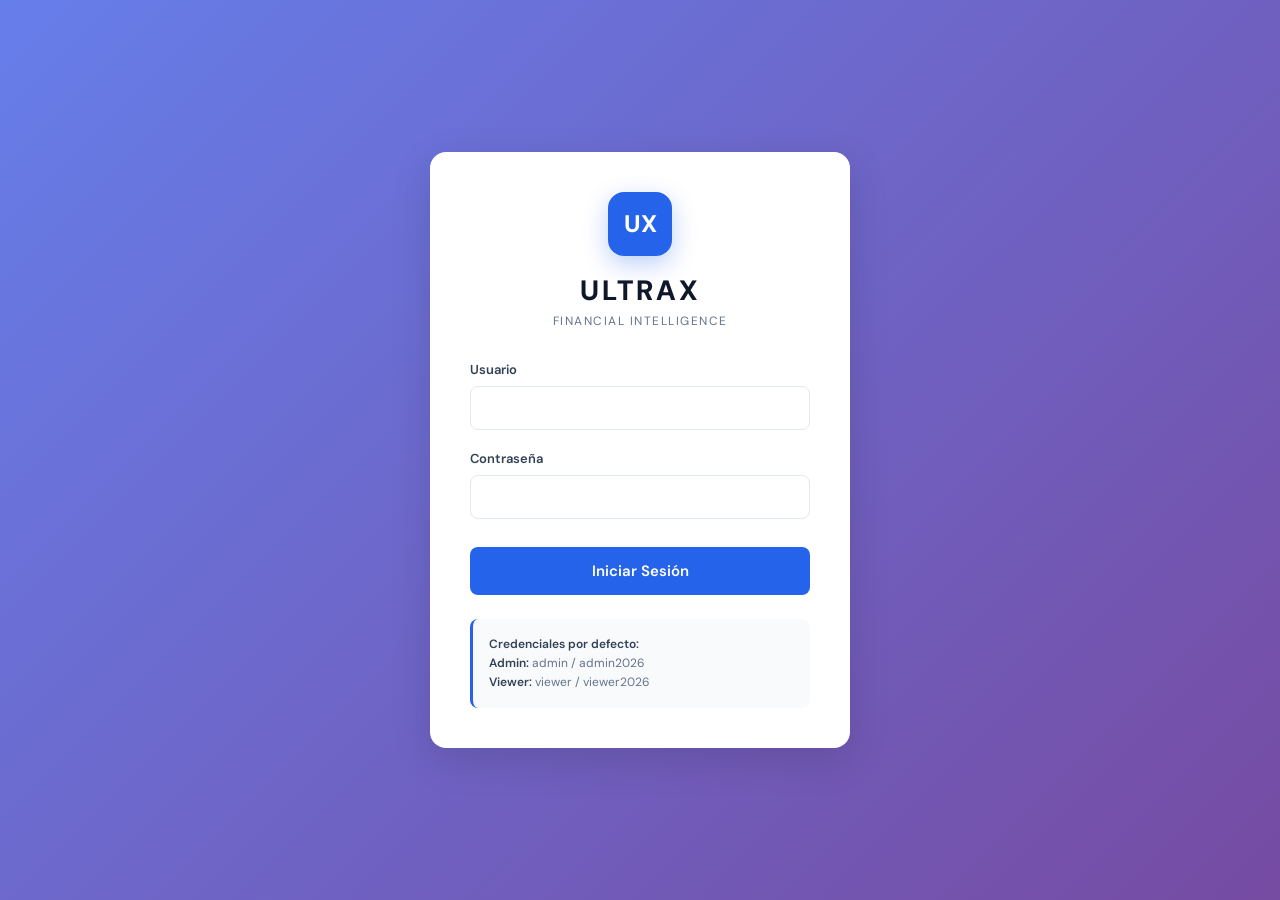
==== templates/login.html @ 38bb51c2 "initial" ====
<!DOCTYPE html>
<html lang="es">
<head>
<meta charset="UTF-8">
<meta name="viewport" content="width=device-width,initial-scale=1.0">
<title>ULTRAX — Login</title>
<link href="https://fonts.googleapis.com/css2?family=DM+Sans:opsz,wght@9..40,400;9..40,500;9..40,600;9..40,700;9..40,800&display=swap" rel="stylesheet">
<style>
*{box-sizing:border-box;margin:0;padding:0;}
:root{
  --bg:#f0f2f7;--sf:#fff;
  --bd:#e2e8f0;--bd2:#cbd5e1;
  --sh:0 1px 3px rgba(0,0,0,.06),0 1px 2px rgba(0,0,0,.04);
  --sh-lg:0 12px 40px rgba(0,0,0,.13);
  --blue:#2563eb;--blue-d:#1e40af;
  --red:#dc2626;--red-l:#fee2e2;
  --tx:#0f172a;--tx2:#334155;--mu:#64748b;
}
body{
  font-family:'DM Sans',sans-serif;
  background:linear-gradient(135deg,#667eea 0%,#764ba2 100%);
  min-height:100vh;
  display:flex;
  align-items:center;
  justify-content:center;
  padding:20px;
}
.login-container{
  background:var(--sf);
  border-radius:16px;
  box-shadow:var(--sh-lg);
  width:100%;
  max-width:420px;
  padding:40px;
}
.logo-section{
  text-align:center;
  margin-bottom:32px;
}
.logo-icon{
  width:64px;
  height:64px;
  background:var(--blue);
  border-radius:16px;
  display:inline-flex;
  align-items:center;
  justify-content:center;
  color:#fff;
  font-weight:800;
  font-size:24px;
  box-shadow:0 8px 24px rgba(37,99,235,.3);
  margin-bottom:16px;
}
.logo-section h1{
  font-size:28px;
  font-weight:800;
  letter-spacing:3px;
  color:var(--tx);
  margin-bottom:4px;
}
.logo-section p{
  font-size:12px;
  color:var(--mu);
  letter-spacing:1.5px;
  text-transform:uppercase;
}
.form-group{
  margin-bottom:20px;
}
.form-group label{
  display:block;
  font-size:13px;
  font-weight:600;
  color:var(--tx2);
  margin-bottom:8px;
}
.form-group input{
  width:100%;
  padding:12px 14px;
  border:1px solid var(--bd);
  border-radius:8px;
  font-size:14px;
  font-family:'DM Sans',sans-serif;
  color:var(--tx);
  transition:all .2s;
}
.form-group input:focus{
  outline:none;
  border-color:var(--blue);
  box-shadow:0 0 0 3px rgba(37,99,235,.1);
}
.btn-login{
  width:100%;
  padding:14px;
  background:var(--blue);
  color:#fff;
  border:none;
  border-radius:8px;
  font-size:15px;
  font-weight:600;
  font-family:'DM Sans',sans-serif;
  cursor:pointer;
  transition:all .2s;
  margin-top:8px;
}
.btn-login:hover{
  background:var(--blue-d);
  transform:translateY(-1px);
  box-shadow:0 4px 12px rgba(37,99,235,.3);
}
.btn-login:active{
  transform:translateY(0);
}
.error-msg{
  background:var(--red-l);
  color:var(--red);
  padding:12px;
  border-radius:8px;
  font-size:13px;
  font-weight:500;
  margin-bottom:20px;
  display:none;
}
.error-msg.show{
  display:block;
}
.info-box{
  margin-top:24px;
  padding:16px;
  background:#f8fafc;
  border-radius:8px;
  border-left:3px solid var(--blue);
}
.info-box p{
  font-size:12px;
  color:var(--mu);
  line-height:1.6;
}
.info-box strong{
  color:var(--tx2);
  font-weight:600;
}
</style>
</head>
<body>
<div class="login-container">
  <div class="logo-section">
    <div class="logo-icon">UX</div>
    <h1>ULTRAX</h1>
    <p>Financial Intelligence</p>
  </div>

  <div id="errorMsg" class="error-msg"></div>

  <form id="loginForm">
    <div class="form-group">
      <label for="username">Usuario</label>
      <input type="text" id="username" name="username" required autocomplete="username">
    </div>
    <div class="form-group">
      <label for="password">Contraseña</label>
      <input type="password" id="password" name="password" required autocomplete="current-password">
    </div>
    <button type="submit" class="btn-login">Iniciar Sesión</button>
  </form>

  <div class="info-box">
    <p><strong>Credenciales por defecto:</strong></p>
    <p><strong>Admin:</strong> admin / admin2026</p>
    <p><strong>Viewer:</strong> viewer / viewer2026</p>
  </div>
</div>

<script>
document.getElementById('loginForm').addEventListener('submit', async function(e) {
  e.preventDefault();
  const errorMsg = document.getElementById('errorMsg');
  errorMsg.classList.remove('show');

  const username = document.getElementById('username').value;
  const password = document.getElementById('password').value;

  try {
    const response = await fetch('/api/login', {
      method: 'POST',
      headers: {'Content-Type': 'application/json'},
      body: JSON.stringify({username, password})
    });

    const data = await response.json();

    if (response.ok) {
      window.location.href = '/';
    } else {
      errorMsg.textContent = data.error || 'Error al iniciar sesión';
      errorMsg.classList.add('show');
    }
  } catch (error) {
    errorMsg.textContent = 'Error de conexión. Intente nuevamente.';
    errorMsg.classList.add('show');
  }
});
</script>
</body>
</html>
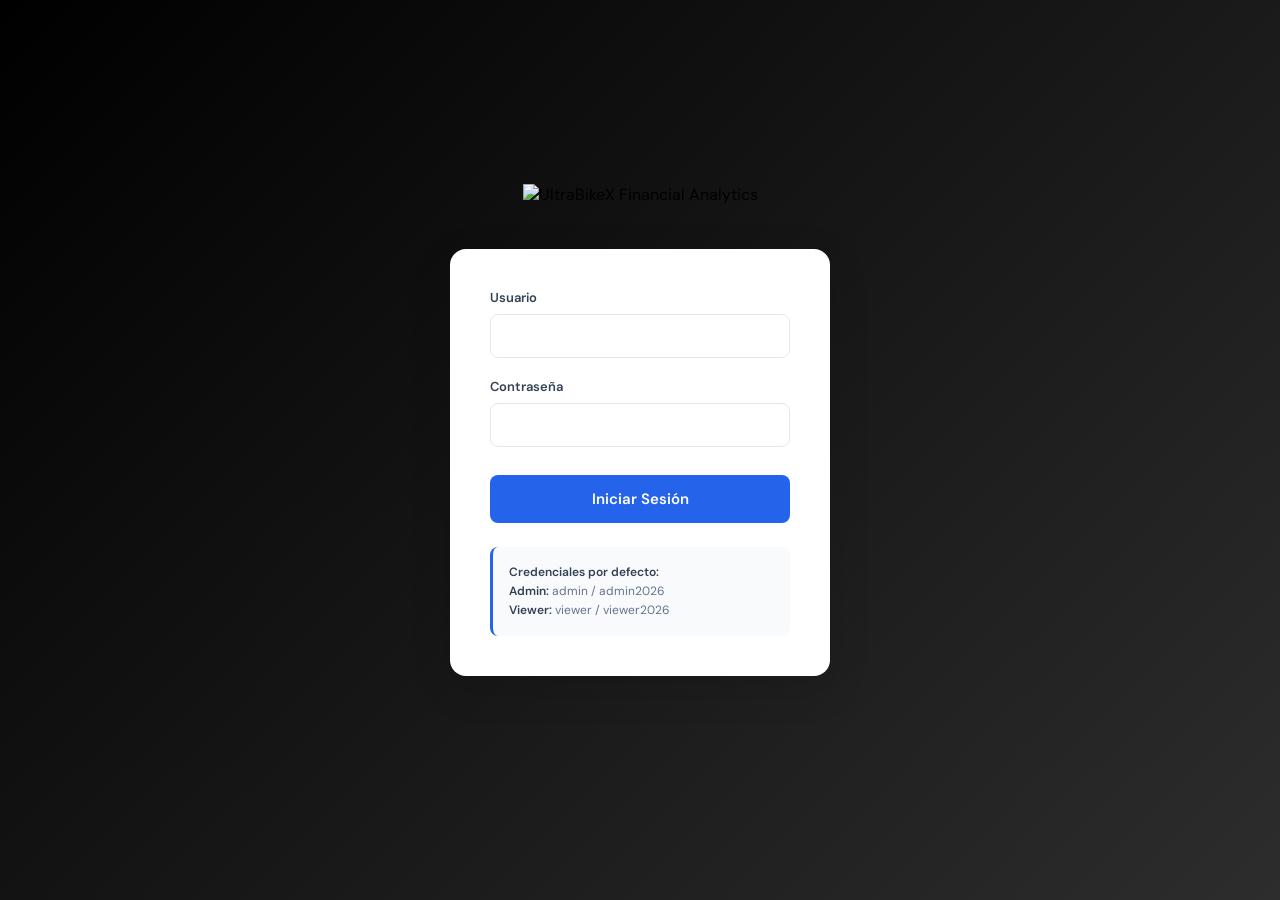
==== commit 8e502268: "feat: rediseño pantalla login — logo UltraBikeX, fondo negro/gris oscuro, tarjeta compacta" ====
--- a/templates/login.html
+++ b/templates/login.html
@@ -18,7 +18,7 @@
 }
 body{
   font-family:'DM Sans',sans-serif;
-  background:linear-gradient(135deg,#667eea 0%,#764ba2 100%);
+  background:linear-gradient(135deg,#000000 0%,#2d2d2d 100%);
   min-height:100vh;
   display:flex;
   align-items:center;
@@ -143,12 +143,11 @@
 </style>
 </head>
 <body>
-<div class="login-container">
+<div style="display:flex;flex-direction:column;align-items:center;gap:12px;width:100%;max-width:380px;margin-top:-40px;">
   <div class="logo-section">
-    <div class="logo-icon">UX</div>
-    <h1>ULTRAX</h1>
-    <p>Financial Intelligence</p>
+    <img src="{{ url_for('static', filename='img/ultrabikex_logo.png') }}" alt="UltraBikeX Financial Analytics" style="width:340px;">
   </div>
+  <div class="login-container">
 
   <div id="errorMsg" class="error-msg"></div>
 
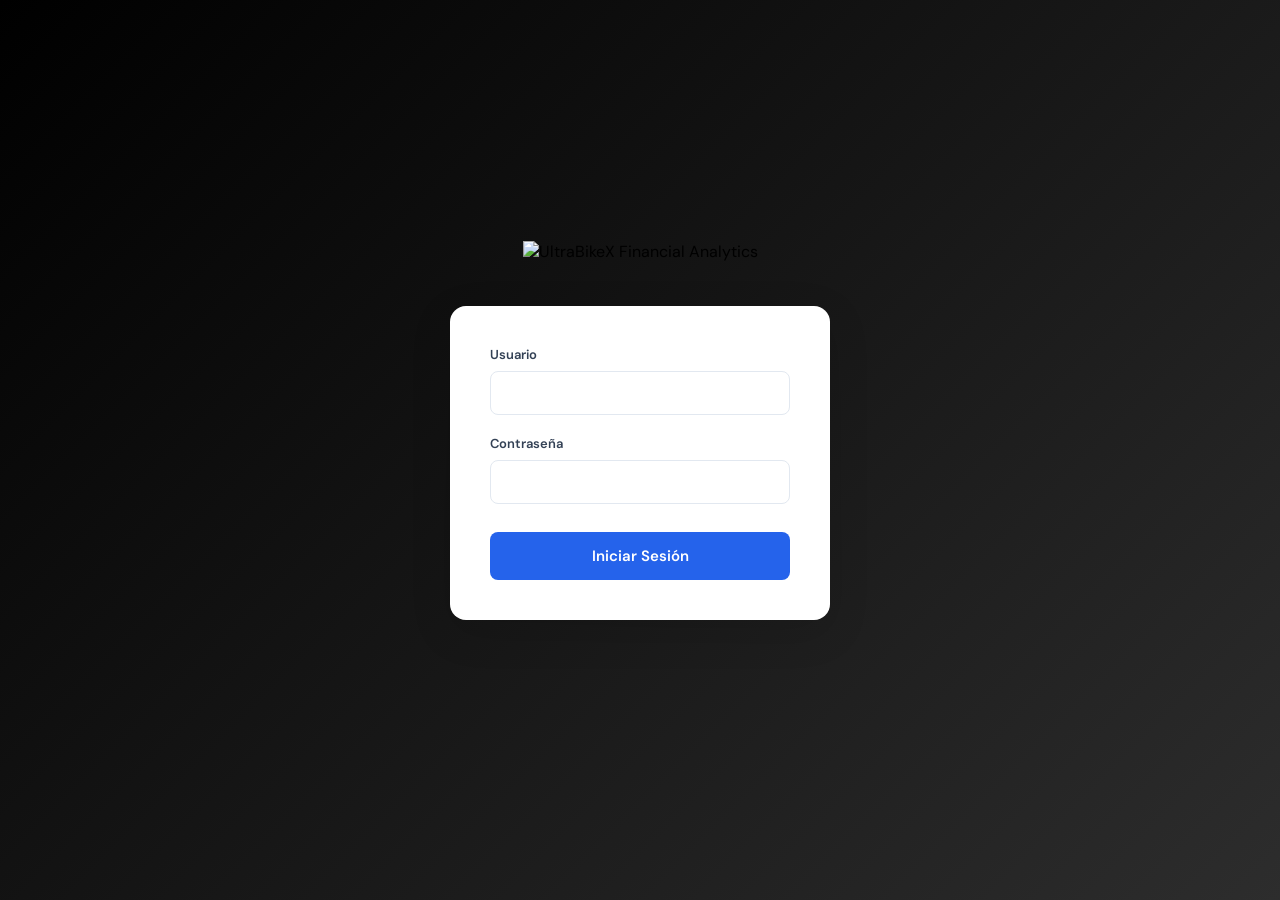
==== commit 0b79423f: "security: elimina credenciales por defecto visibles en pantalla de login" ====
--- a/templates/login.html
+++ b/templates/login.html
@@ -163,11 +163,7 @@
     <button type="submit" class="btn-login">Iniciar Sesión</button>
   </form>
 
-  <div class="info-box">
-    <p><strong>Credenciales por defecto:</strong></p>
-    <p><strong>Admin:</strong> admin / admin2026</p>
-    <p><strong>Viewer:</strong> viewer / viewer2026</p>
-  </div>
+
 </div>
 
 <script>
